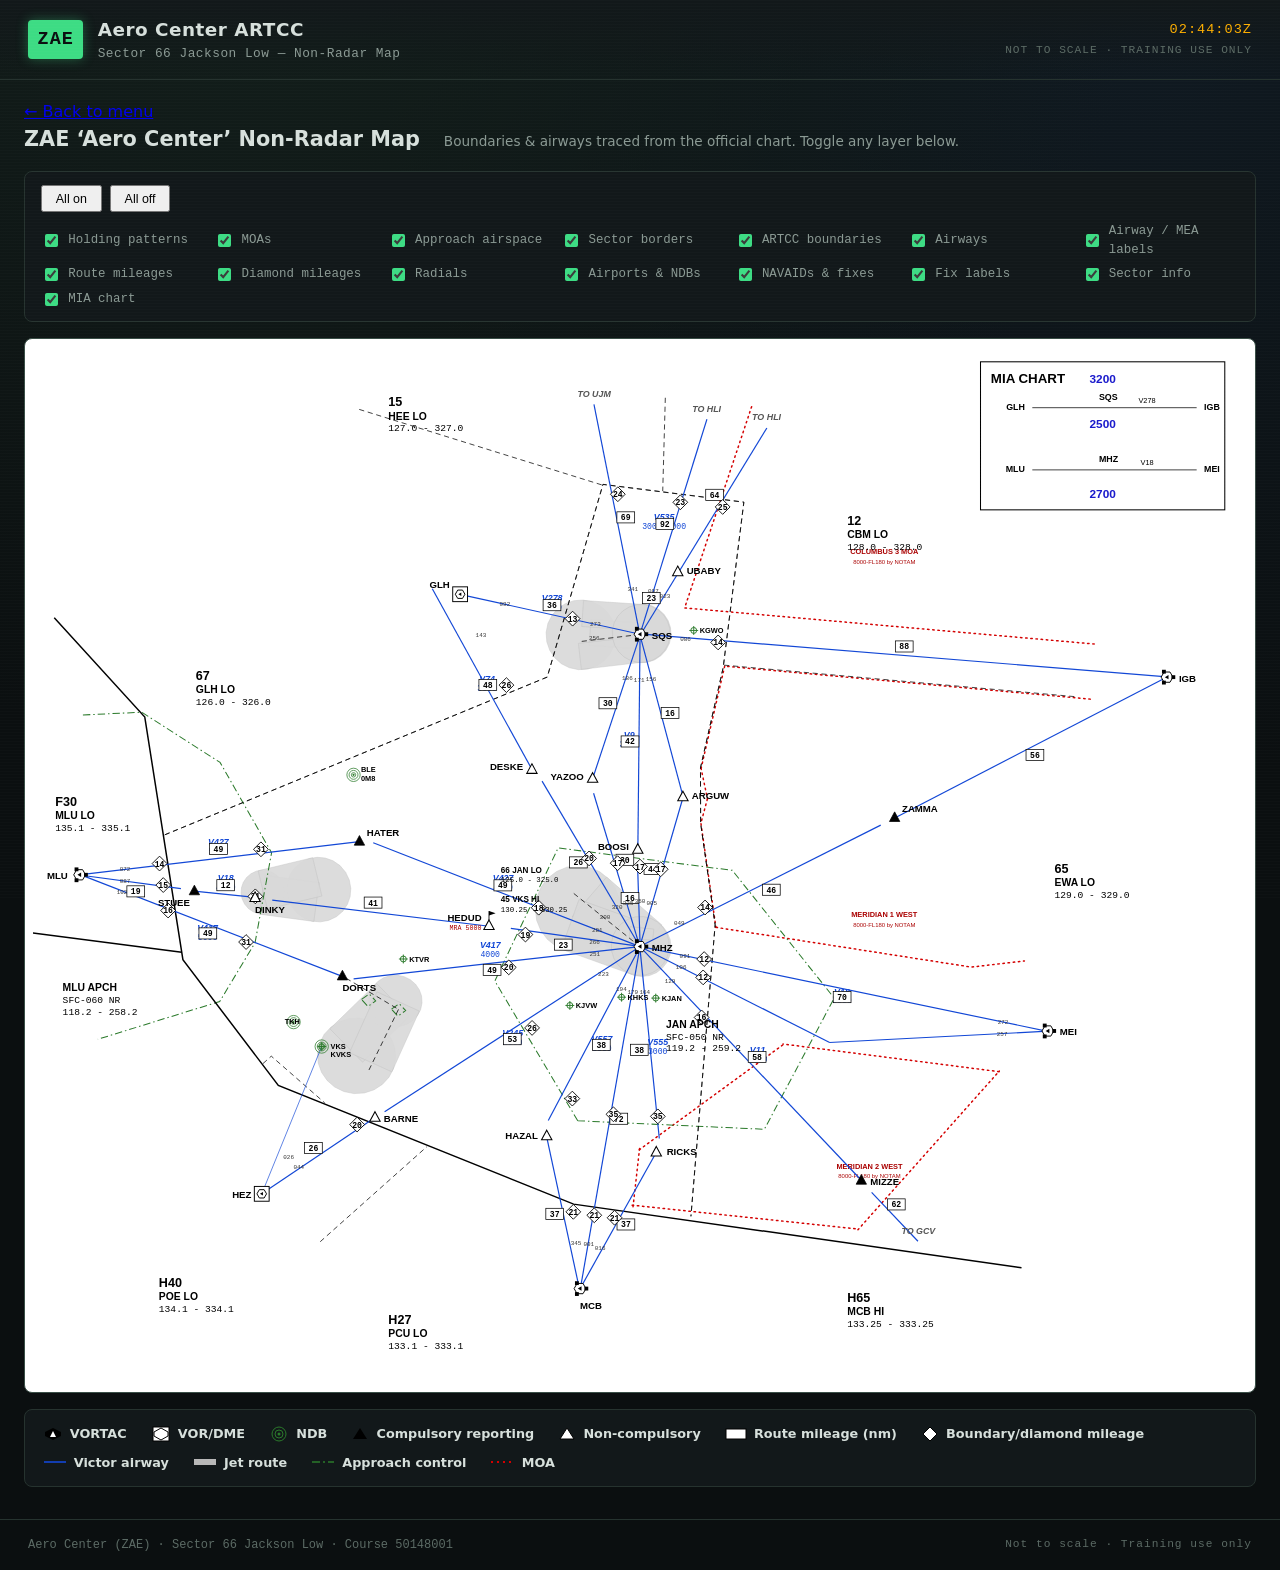
==== map.html @ 9b8c151e "Stripmarking rail: drop the Remote hint paragraph at the bottom Co-Authored-By: Claude Fable 5.1 <no" ====
<!DOCTYPE html>
<html lang="en">
<head>
  <meta charset="UTF-8" />
  <meta name="viewport" content="width=device-width, initial-scale=1.0" />
  <title>ZAE Non-Radar Map — Sector 66 Jackson Low</title>
  <link rel="stylesheet" href="assets/css/main.css?v=20260924j" />
  <link rel="stylesheet" href="assets/css/map.css?v=20260924j" />
</head>
<body>
  <div class="scanlines" aria-hidden="true"></div>

  <header class="site-header">
    <div class="brand">
      <span class="brand-badge">ZAE</span>
      <div class="brand-text">
        <h1>Aero Center ARTCC</h1>
        <p>Sector 66 Jackson Low &mdash; Non-Radar Map</p>
      </div>
    </div>
    <div class="header-meta">
      <span class="meta-line" id="zulu-clock">--:--:--Z</span>
      <span class="meta-line meta-dim">NOT TO SCALE · TRAINING USE ONLY</span>
    </div>
  </header>

  <main class="map-main">
    <a class="back-link" href="index.html">&larr; Back to menu</a>
    <div class="map-toolbar">
      <h2>ZAE &lsquo;Aero Center&rsquo; Non-Radar Map</h2>
      <span class="hint">Boundaries &amp; airways traced from the official chart. Toggle any layer below.</span>
    </div>

    <div class="map-controls">
      <div class="map-toggle-actions" id="map-toggle-actions"></div>
      <div class="map-toggles" id="map-toggles"></div>
    </div>

    <div class="map-frame">
      <div id="map"></div>
    </div>

    <div class="map-legend" aria-label="Legend">
      <span class="li"><svg width="20" height="14"><polygon points="10,1 18,5 18,9 10,13 2,9 2,5" fill="#000"/><polygon points="10,4 13,10 7,10" fill="#fff"/></svg> <b>VORTAC</b></span>
      <span class="li"><svg width="20" height="16"><rect x="2" y="1" width="16" height="14" fill="#fff" stroke="#000"/><polygon points="10,2 17,6 17,10 10,14 3,10 3,6" fill="none" stroke="#000"/></svg> <b>VOR/DME</b></span>
      <span class="li"><svg width="20" height="16"><circle cx="10" cy="8" r="7" fill="none" stroke="#2b7a2b"/><circle cx="10" cy="8" r="4" fill="none" stroke="#2b7a2b"/><circle cx="10" cy="8" r="1.5" fill="#2b7a2b"/></svg> <b>NDB</b></span>
      <span class="li"><svg width="18" height="14"><polygon points="9,1 16,12 2,12" fill="#000"/></svg> <b>Compulsory reporting</b></span>
      <span class="li"><svg width="18" height="14"><polygon points="9,1 16,12 2,12" fill="#fff" stroke="#000"/></svg> <b>Non-compulsory</b></span>
      <span class="li"><svg width="22" height="14"><rect x="1" y="2" width="20" height="10" fill="#fff" stroke="#000"/></svg> <b>Route mileage (nm)</b></span>
      <span class="li"><svg width="18" height="16"><polygon points="9,1 16,8 9,15 2,8" fill="#fff" stroke="#000"/></svg> <b>Boundary/diamond mileage</b></span>
      <span class="li"><svg width="24" height="8"><line x1="1" y1="4" x2="23" y2="4" stroke="#1247d6" stroke-width="1.6"/></svg> <b>Victor airway</b></span>
      <span class="li"><svg width="24" height="8"><line x1="1" y1="4" x2="23" y2="4" stroke="#b8b8b8" stroke-width="6"/></svg> <b>Jet route</b></span>
      <span class="li"><svg width="24" height="8"><line x1="1" y1="4" x2="23" y2="4" stroke="#2b7a2b" stroke-width="1.4" stroke-dasharray="8 3 2 3"/></svg> <b>Approach control</b></span>
      <span class="li"><svg width="24" height="8"><line x1="1" y1="4" x2="23" y2="4" stroke="#d40000" stroke-width="2" stroke-dasharray="2 4"/></svg> <b>MOA</b></span>
    </div>
  </main>

  <footer class="site-footer">
    <span>Aero Center (ZAE) &middot; Sector 66 Jackson Low &middot; Course 50148001</span>
    <span class="meta-dim">Not to scale &middot; Training use only</span>
  </footer>

  <script src="assets/js/main.js?v=20260924j"></script>
  <script src="assets/data/zae.js?v=20260924j"></script>
  <script src="assets/data/zae-map-geom.js?v=20260924j"></script>
  <script src="assets/js/facility-map.js?v=20260924j"></script>
</body>
</html>
---- assets/css/main.css ----
:root {
  --bg: #0b0f10;
  --bg-panel: #12181a;
  --bg-card: #161d20;
  --bg-card-hover: #1c2529;
  --border: #26332f;
  --border-bright: #3a4f47;
  --text: #d7e0dc;
  --text-dim: #8b9a94;
  --text-faint: #5c6b65;
  --amber: #ffb000;
  --green: #3ddc84;
  --green-dim: #1f7a4d;
  --danger: #e0574a;
  --mono: "SFMono-Regular", "Consolas", "Liberation Mono", "Menlo", monospace;
  --sans: "Segoe UI", system-ui, -apple-system, sans-serif;
}

* { box-sizing: border-box; }

html, body {
  margin: 0;
  min-height: 100%;
}

body {
  background:
    radial-gradient(circle at 20% -10%, #14211d 0%, transparent 45%),
    radial-gradient(circle at 90% 0%, #101a22 0%, transparent 40%),
    var(--bg);
  color: var(--text);
  font-family: var(--sans);
  display: flex;
  flex-direction: column;
  min-height: 100vh;
  line-height: 1.5;
}

/* Subtle CRT-style scanline overlay */
.scanlines {
  position: fixed;
  inset: 0;
  pointer-events: none;
  background: repeating-linear-gradient(
    to bottom,
    rgba(255, 255, 255, 0.015) 0px,
    rgba(255, 255, 255, 0.015) 1px,
    transparent 1px,
    transparent 3px
  );
  z-index: 100;
}

/* ---------- Header ---------- */
.site-header {
  display: flex;
  justify-content: space-between;
  align-items: center;
  gap: 1rem;
  padding: 1rem 1.75rem;
  border-bottom: 1px solid var(--border);
  background: linear-gradient(180deg, var(--bg-panel), transparent);
  flex-wrap: wrap;
}

.brand {
  display: flex;
  align-items: center;
  gap: 0.9rem;
}

.brand-badge {
  font-family: var(--mono);
  font-weight: 700;
  font-size: 1.15rem;
  letter-spacing: 1px;
  color: var(--bg);
  background: var(--green);
  padding: 0.35rem 0.6rem;
  border-radius: 4px;
  box-shadow: 0 0 12px rgba(61, 220, 132, 0.35);
}

.brand-text h1 {
  margin: 0;
  font-size: 1.15rem;
  letter-spacing: 0.5px;
}

.brand-text p {
  margin: 0;
  font-size: 0.8rem;
  color: var(--text-dim);
  font-family: var(--mono);
  letter-spacing: 0.5px;
}

.header-meta {
  display: flex;
  flex-direction: column;
  align-items: flex-end;
  gap: 0.15rem;
}

.meta-line {
  font-family: var(--mono);
  font-size: 0.85rem;
  color: var(--amber);
  letter-spacing: 1px;
}

.meta-dim {
  color: var(--text-faint);
  font-size: 0.7rem;
  letter-spacing: 1px;
}

/* ---------- Menu ---------- */
.menu {
  flex: 1;
  width: 100%;
  max-width: 960px;
  margin: 0 auto;
  padding: 2.5rem 1.75rem;
}

.menu-intro h2 {
  display: inline-block;
  margin: 0 0 2rem;
  padding: 0 4rem 0.5rem 0;
  font-size: 1.4rem;
  letter-spacing: 0.5px;
  border-bottom: 2px solid var(--text-dim);
}

.menu-intro p {
  margin: 0 0 2rem;
  color: var(--text-dim);
  max-width: 60ch;
  font-size: 0.95rem;
}

.menu-intro strong { color: var(--text); }

.menu-grid {
  display: grid;
  grid-template-columns: repeat(auto-fill, minmax(280px, 1fr));
  gap: 1rem;
}

.menu-card {
  display: flex;
  flex-direction: column;
  gap: 0.75rem;
  padding: 1.25rem;
  background: var(--bg-card);
  border: 1px solid var(--border);
  border-radius: 8px;
  text-decoration: none;
  color: inherit;
  position: relative;
  transition: border-color 0.15s, background 0.15s, transform 0.15s;
  min-height: 150px;
}

.menu-card__icon {
  font-size: 1.5rem;
  color: var(--green);
  line-height: 1;
}

.menu-card__body h3 {
  margin: 0 0 0.3rem;
  font-size: 1.05rem;
}

.menu-card__body p {
  margin: 0;
  font-size: 0.85rem;
  color: var(--text-dim);
}

.menu-card__cta {
  margin-top: auto;
  font-family: var(--mono);
  font-size: 0.8rem;
  letter-spacing: 0.5px;
  color: var(--text-faint);
}

/* Active card */
.menu-card--active {
  border-color: var(--border-bright);
}

.menu-card--active:hover,
.menu-card--active:focus-visible {
  background: var(--bg-card-hover);
  border-color: var(--green);
  transform: translateY(-2px);
  outline: none;
}

.menu-card--active .menu-card__cta {
  color: var(--green);
}

/* Coming soon cards */
.menu-card--soon {
  opacity: 0.55;
  cursor: not-allowed;
}

.menu-card--soon .menu-card__icon { color: var(--text-faint); }

/* ---------- Footer ---------- */
.site-footer {
  display: flex;
  justify-content: space-between;
  gap: 1rem;
  padding: 1rem 1.75rem;
  border-top: 1px solid var(--border);
  font-family: var(--mono);
  font-size: 0.75rem;
  color: var(--text-faint);
  flex-wrap: wrap;
}

@media (max-width: 520px) {
  .site-header { justify-content: center; text-align: center; }
  .header-meta { align-items: center; }
}
---- assets/css/map.css ----
/* Facility map page — the chart itself renders on a white ground like a real map */

.map-main {
  flex: 1;
  width: 100%;
  max-width: 1500px;
  margin: 0 auto;
  padding: 1.25rem 1.5rem 2rem;
}

.map-toolbar {
  display: flex;
  flex-wrap: wrap;
  align-items: baseline;
  gap: 0.75rem 1.5rem;
  margin-bottom: 1rem;
}
.map-toolbar h2 { margin: 0; font-size: 1.3rem; }
.map-toolbar .hint { color: var(--text-dim); font-size: 0.85rem; }

.map-controls {
  background: var(--bg-panel);
  border: 1px solid var(--border);
  border-radius: 8px;
  padding: 0.8rem 1rem;
  margin-bottom: 1rem;
}
.map-toggle-actions { display: flex; gap: 0.5rem; margin-bottom: 0.6rem; }
.map-toggle-actions .btn { padding: 0.3rem 0.8rem; font-size: 0.78rem; }
.map-toggles {
  display: grid;
  grid-template-columns: repeat(auto-fill, minmax(150px, 1fr));
  gap: 0.35rem 1rem;
}
.map-toggles .toggle {
  display: flex; align-items: center; gap: 0.45rem;
  font-family: var(--mono); font-size: 0.78rem; color: var(--text-dim);
  cursor: pointer; user-select: none;
}
.map-toggles .toggle input { accent-color: var(--green); }

.map-frame {
  background: #ffffff;
  border: 1px solid var(--border-bright);
  border-radius: 8px;
  padding: 8px;
  overflow-x: auto;
}
.zae-map { width: 100%; height: auto; display: block; min-width: 900px; }

/* airways */
.vic { fill: none; stroke: #1247d6; stroke-width: 1.6; }
.jet { fill: none; stroke: #b8b8b8; stroke-width: 6; stroke-linecap: round; }

/* NAVAID symbols */
.vor { fill: #fff; stroke: #000; stroke-width: 1.3; }
.vor-tab { fill: #000; stroke: none; }
.vor-in { fill: #000; stroke: none; }
.vordme { fill: #fff; stroke: #000; stroke-width: 1.3; }
.ndb { fill: none; stroke: #2b7a2b; stroke-width: 1; }
.ndb-dot { fill: #2b7a2b; }

/* MRA flag */
.flagpole { stroke: #000; stroke-width: 1.2; }
.flag { fill: #000; stroke: none; }

/* HEZ radial line to VKS */
.thinline { stroke: #1247d6; stroke-width: 0.9; }

/* holding patterns / shaded areas */
.hold { fill: #d9d9d9; stroke: #bdbdbd; stroke-width: 0.6; opacity: 0.9; }

/* fixes: compulsory = filled, non-compulsory = open triangle */
.fix-c { fill: #000; stroke: #000; }
.fix-nc { fill: #fff; stroke: #000; stroke-width: 1.4; }

/* airports */
.apt { fill: none; stroke: #2b7a2b; stroke-width: 1.3; }
.apt-t { stroke: #2b7a2b; stroke-width: 1.3; }

/* mileage boxes (route mileages) */
.milebox { fill: #fff; stroke: #000; stroke-width: 1; }
.milebox-t { font: 700 11px "Consolas", monospace; text-anchor: middle; fill: #000; }

/* boundary diamonds */
.diamond { fill: #fff; stroke: #000; stroke-width: 1.2; }
.diamond-t { font: 700 11px "Consolas", monospace; text-anchor: middle; fill: #000; }

/* radial ticks */
.radial { font: 8px "Consolas", monospace; text-anchor: middle; fill: #333; }

/* airway + MEA labels */
.awy { font: italic 700 12px "Segoe UI", sans-serif; text-anchor: middle; fill: #1247d6; }
.mea { font: 11px "Consolas", monospace; text-anchor: middle; fill: #1247d6; }

/* node names */
.nname { font: 700 13px "Segoe UI", sans-serif; fill: #000; }
.nname-sm { font: 600 10px "Segoe UI", sans-serif; fill: #000; }

/* jet route labels */
.jetlbl { font: italic 700 12px "Segoe UI", sans-serif; text-anchor: middle; fill: #6b6b6b; }

/* exits */
.exit-lbl { font: italic 700 12px "Segoe UI", sans-serif; text-anchor: middle; fill: #555; }

/* notes */
.note-sm { font: 9px "Consolas", monospace; fill: #a00; }

/* MOAs */
.moa { fill: none; stroke: #d40000; stroke-width: 2; stroke-dasharray: 2 5; stroke-linecap: round; }
.moa-lbl { font: 700 10px "Segoe UI", sans-serif; text-anchor: middle; fill: #a00; }
.moa-sub { font: 8px "Segoe UI", sans-serif; text-anchor: middle; fill: #a00; }

/* boundaries */
.bnd-apch { fill: none; stroke: #2b7a2b; stroke-width: 1.4; stroke-dasharray: 10 4 2 4; }
.bnd-artcc { fill: none; stroke: #000; stroke-width: 2; }
.bnd-sector { fill: none; stroke: #000; stroke-width: 1; stroke-dasharray: 7 5; }

/* sector legend */
.sec-num { font: 800 17px "Segoe UI", sans-serif; fill: #000; }
.sec-name { font: 600 14px "Segoe UI", sans-serif; fill: #000; }
.sec-freq { font: 13px "Consolas", monospace; fill: #000; }
.sec-name-sm { font: 700 11px "Segoe UI", sans-serif; fill: #000; }
.sec-freq-sm { font: 10px "Consolas", monospace; fill: #000; }

/* MIA chart */
.mia-box { fill: #fff; stroke: #000; stroke-width: 1.4; }
.mia-title { font: 800 18px "Segoe UI", sans-serif; fill: #000; }
.mia-val { font: 800 16px "Segoe UI", sans-serif; text-anchor: middle; fill: #1a1acc; }
.mia-line { stroke: #000; stroke-width: 1; }
.mia-nn { font: 600 12px "Segoe UI", sans-serif; fill: #000; }
.mia-awy { font: 10px "Segoe UI", sans-serif; text-anchor: middle; fill: #000; }

/* legend */
.map-legend {
  display: flex; flex-wrap: wrap; gap: 0.6rem 1.5rem;
  margin-top: 1rem; padding: 0.9rem 1.1rem;
  background: var(--bg-panel); border: 1px solid var(--border); border-radius: 8px;
  font-size: 0.8rem; color: var(--text-dim);
}
.map-legend .li { display: flex; align-items: center; gap: 0.45rem; }
.map-legend svg { flex: none; }
.map-legend b { color: var(--text); font-weight: 600; }
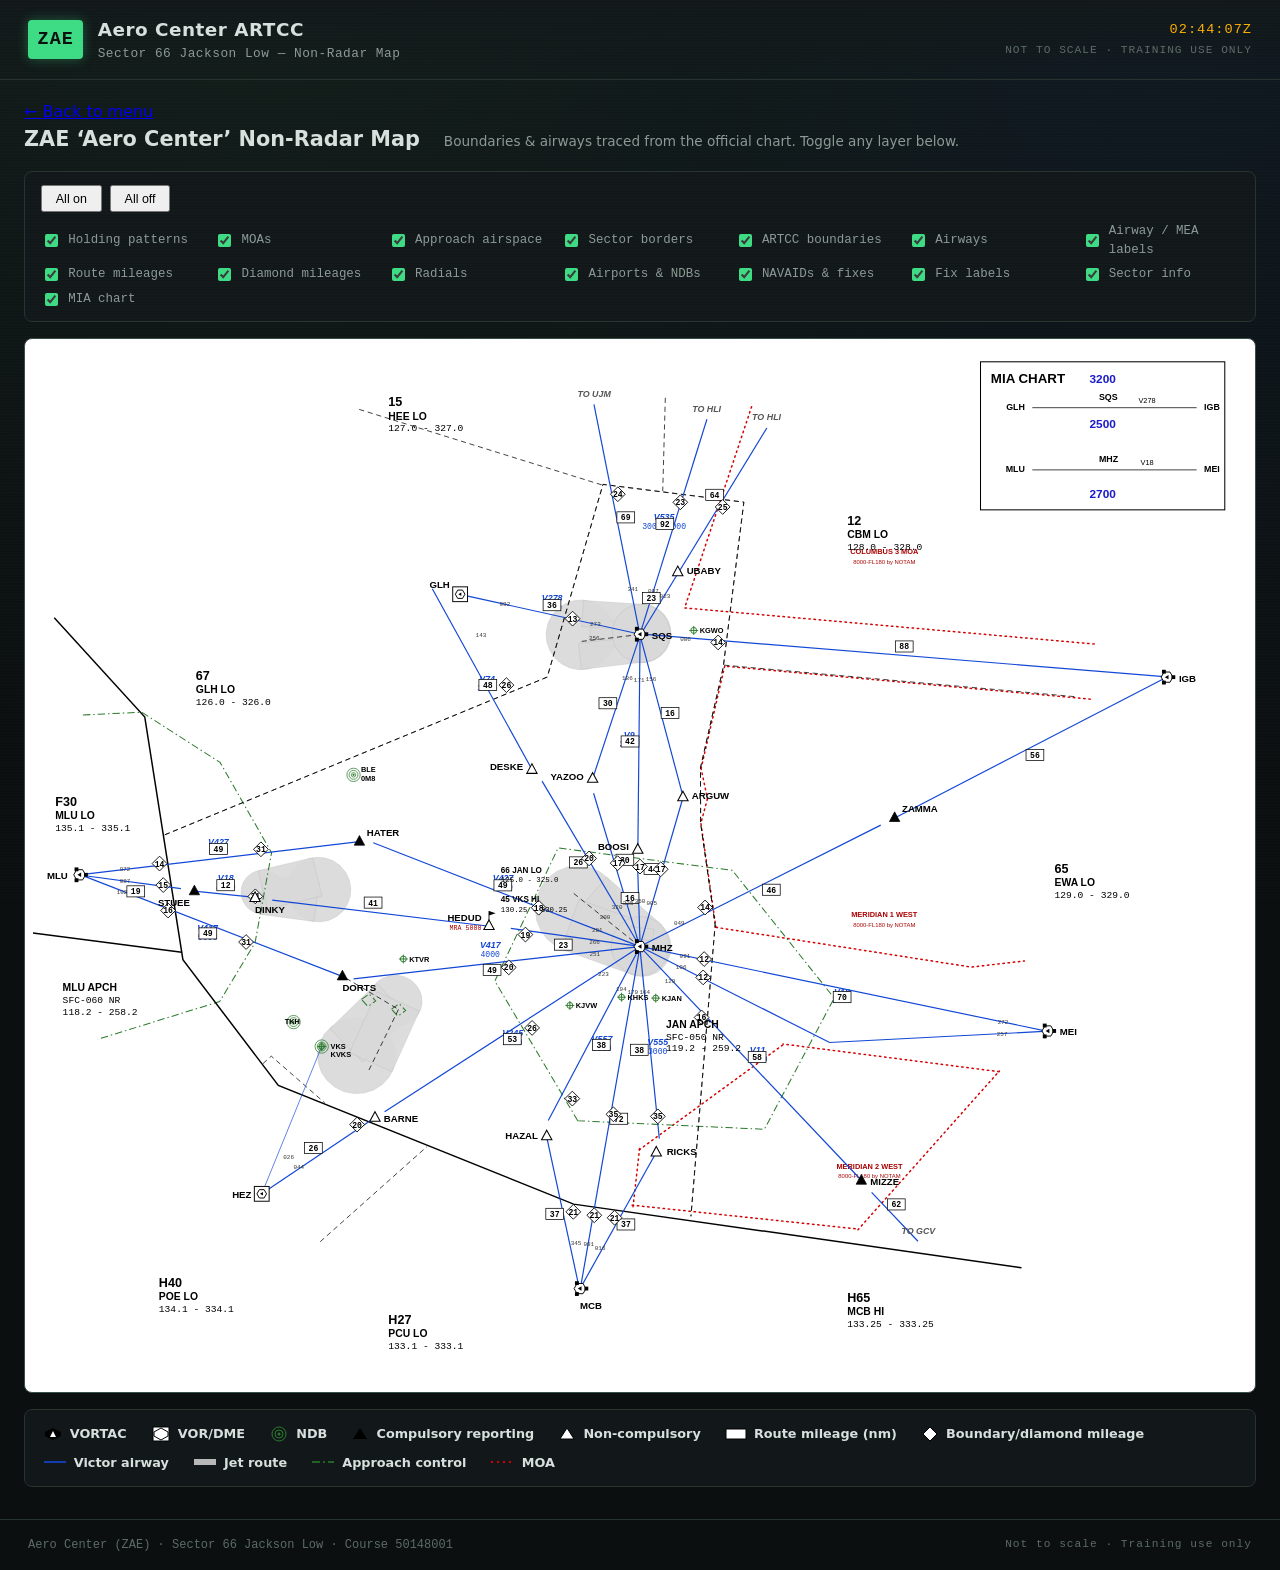
==== commit 2058f2fb: "Board: no hover text on the Controller / Remote strip toggle Co-Authored-By: Claude Fable 5.1 <norep" ====
--- a/map.html
+++ b/map.html
@@ -4,8 +4,8 @@
   <meta charset="UTF-8" />
   <meta name="viewport" content="width=device-width, initial-scale=1.0" />
   <title>ZAE Non-Radar Map — Sector 66 Jackson Low</title>
-  <link rel="stylesheet" href="assets/css/main.css?v=20260924j" />
-  <link rel="stylesheet" href="assets/css/map.css?v=20260924j" />
+  <link rel="stylesheet" href="assets/css/main.css?v=20260924k" />
+  <link rel="stylesheet" href="assets/css/map.css?v=20260924k" />
 </head>
 <body>
   <div class="scanlines" aria-hidden="true"></div>
@@ -60,9 +60,9 @@
     <span class="meta-dim">Not to scale &middot; Training use only</span>
   </footer>
 
-  <script src="assets/js/main.js?v=20260924j"></script>
-  <script src="assets/data/zae.js?v=20260924j"></script>
-  <script src="assets/data/zae-map-geom.js?v=20260924j"></script>
-  <script src="assets/js/facility-map.js?v=20260924j"></script>
+  <script src="assets/js/main.js?v=20260924k"></script>
+  <script src="assets/data/zae.js?v=20260924k"></script>
+  <script src="assets/data/zae-map-geom.js?v=20260924k"></script>
+  <script src="assets/js/facility-map.js?v=20260924k"></script>
 </body>
 </html>
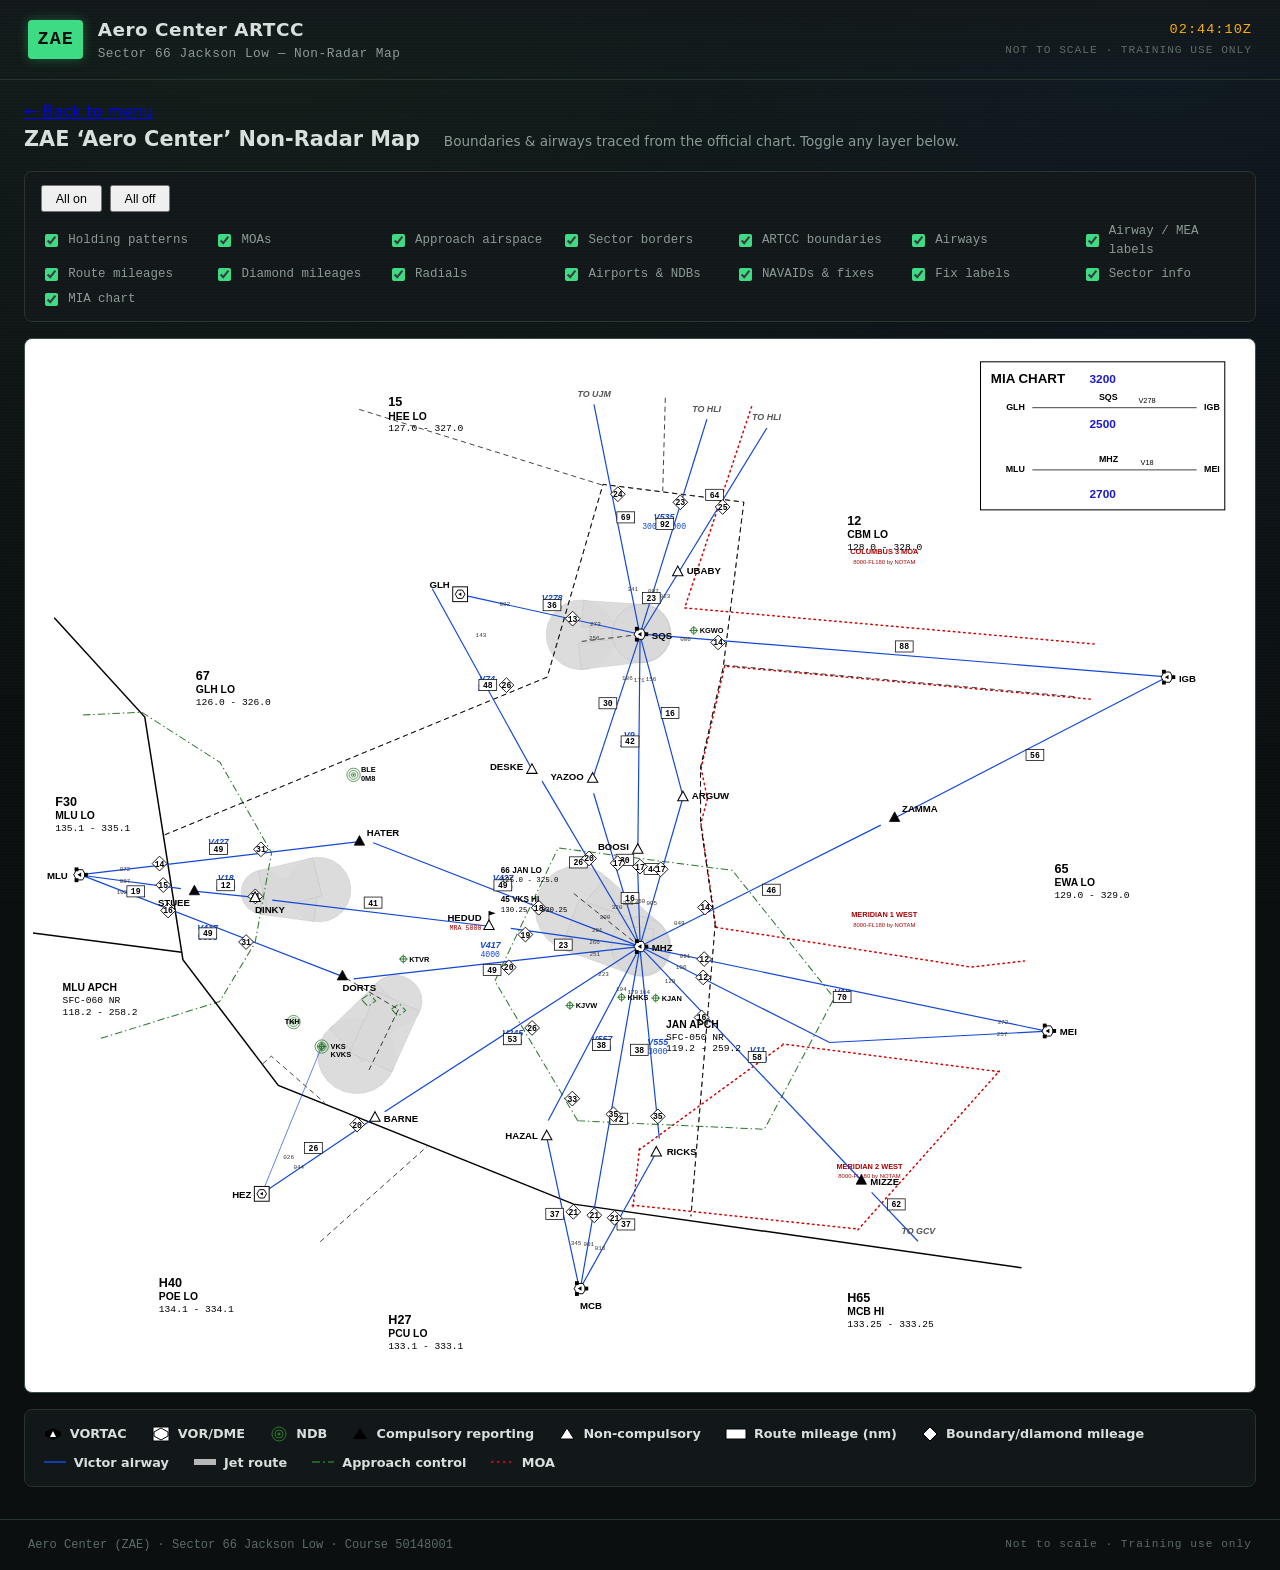
==== commit 65abbced: "Remove all hover text from buttons, chips, boxes and fields Co-Authored-By: Claude Fable 5.1 <norepl" ====
--- a/map.html
+++ b/map.html
@@ -4,8 +4,8 @@
   <meta charset="UTF-8" />
   <meta name="viewport" content="width=device-width, initial-scale=1.0" />
   <title>ZAE Non-Radar Map — Sector 66 Jackson Low</title>
-  <link rel="stylesheet" href="assets/css/main.css?v=20260924k" />
-  <link rel="stylesheet" href="assets/css/map.css?v=20260924k" />
+  <link rel="stylesheet" href="assets/css/main.css?v=20260924l" />
+  <link rel="stylesheet" href="assets/css/map.css?v=20260924l" />
 </head>
 <body>
   <div class="scanlines" aria-hidden="true"></div>
@@ -60,9 +60,9 @@
     <span class="meta-dim">Not to scale &middot; Training use only</span>
   </footer>
 
-  <script src="assets/js/main.js?v=20260924k"></script>
-  <script src="assets/data/zae.js?v=20260924k"></script>
-  <script src="assets/data/zae-map-geom.js?v=20260924k"></script>
-  <script src="assets/js/facility-map.js?v=20260924k"></script>
+  <script src="assets/js/main.js?v=20260924l"></script>
+  <script src="assets/data/zae.js?v=20260924l"></script>
+  <script src="assets/data/zae-map-geom.js?v=20260924l"></script>
+  <script src="assets/js/facility-map.js?v=20260924l"></script>
 </body>
 </html>
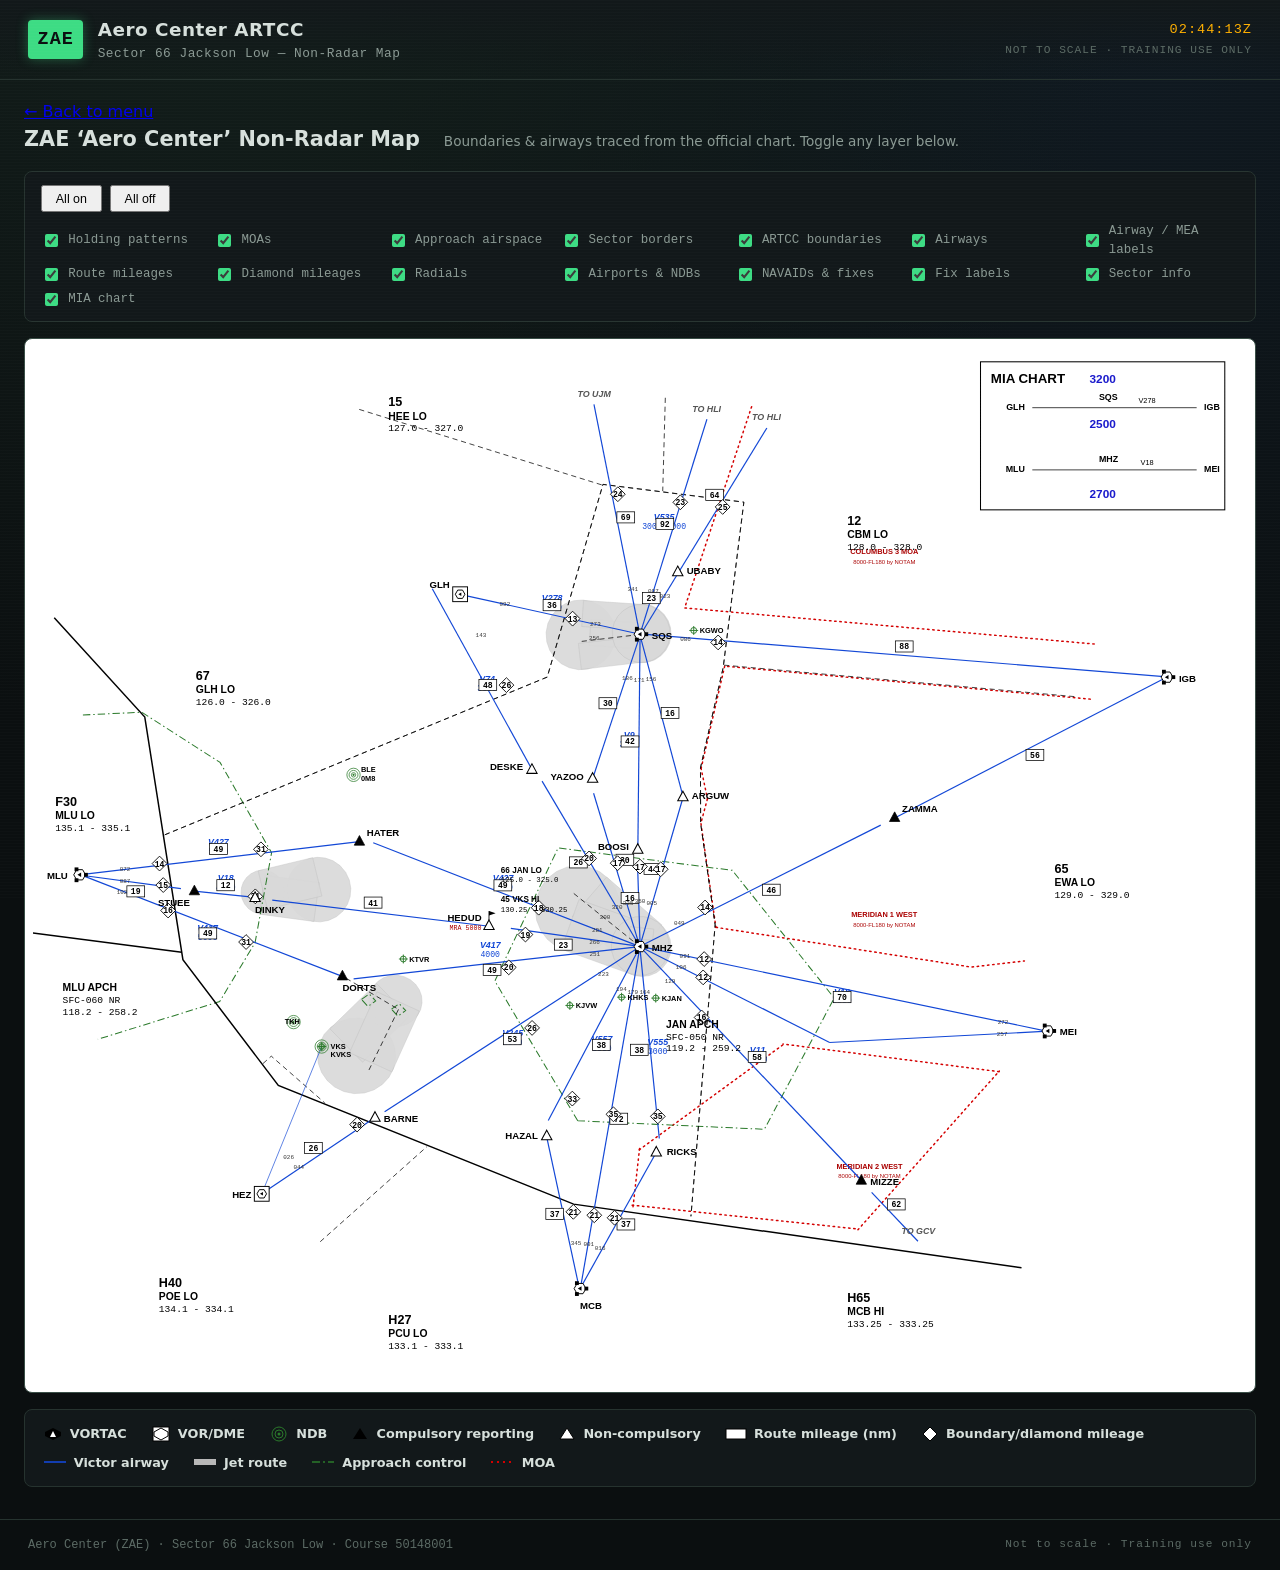
==== commit 71103147: "Generator: scenario start times fall on a 10-minute boundary Co-Authored-By: Claude Fable 5.1 <norep" ====
--- a/map.html
+++ b/map.html
@@ -4,8 +4,8 @@
   <meta charset="UTF-8" />
   <meta name="viewport" content="width=device-width, initial-scale=1.0" />
   <title>ZAE Non-Radar Map — Sector 66 Jackson Low</title>
-  <link rel="stylesheet" href="assets/css/main.css?v=20260924l" />
-  <link rel="stylesheet" href="assets/css/map.css?v=20260924l" />
+  <link rel="stylesheet" href="assets/css/main.css?v=20260924m" />
+  <link rel="stylesheet" href="assets/css/map.css?v=20260924m" />
 </head>
 <body>
   <div class="scanlines" aria-hidden="true"></div>
@@ -60,9 +60,9 @@
     <span class="meta-dim">Not to scale &middot; Training use only</span>
   </footer>
 
-  <script src="assets/js/main.js?v=20260924l"></script>
-  <script src="assets/data/zae.js?v=20260924l"></script>
-  <script src="assets/data/zae-map-geom.js?v=20260924l"></script>
-  <script src="assets/js/facility-map.js?v=20260924l"></script>
+  <script src="assets/js/main.js?v=20260924m"></script>
+  <script src="assets/data/zae.js?v=20260924m"></script>
+  <script src="assets/data/zae-map-geom.js?v=20260924m"></script>
+  <script src="assets/js/facility-map.js?v=20260924m"></script>
 </body>
 </html>
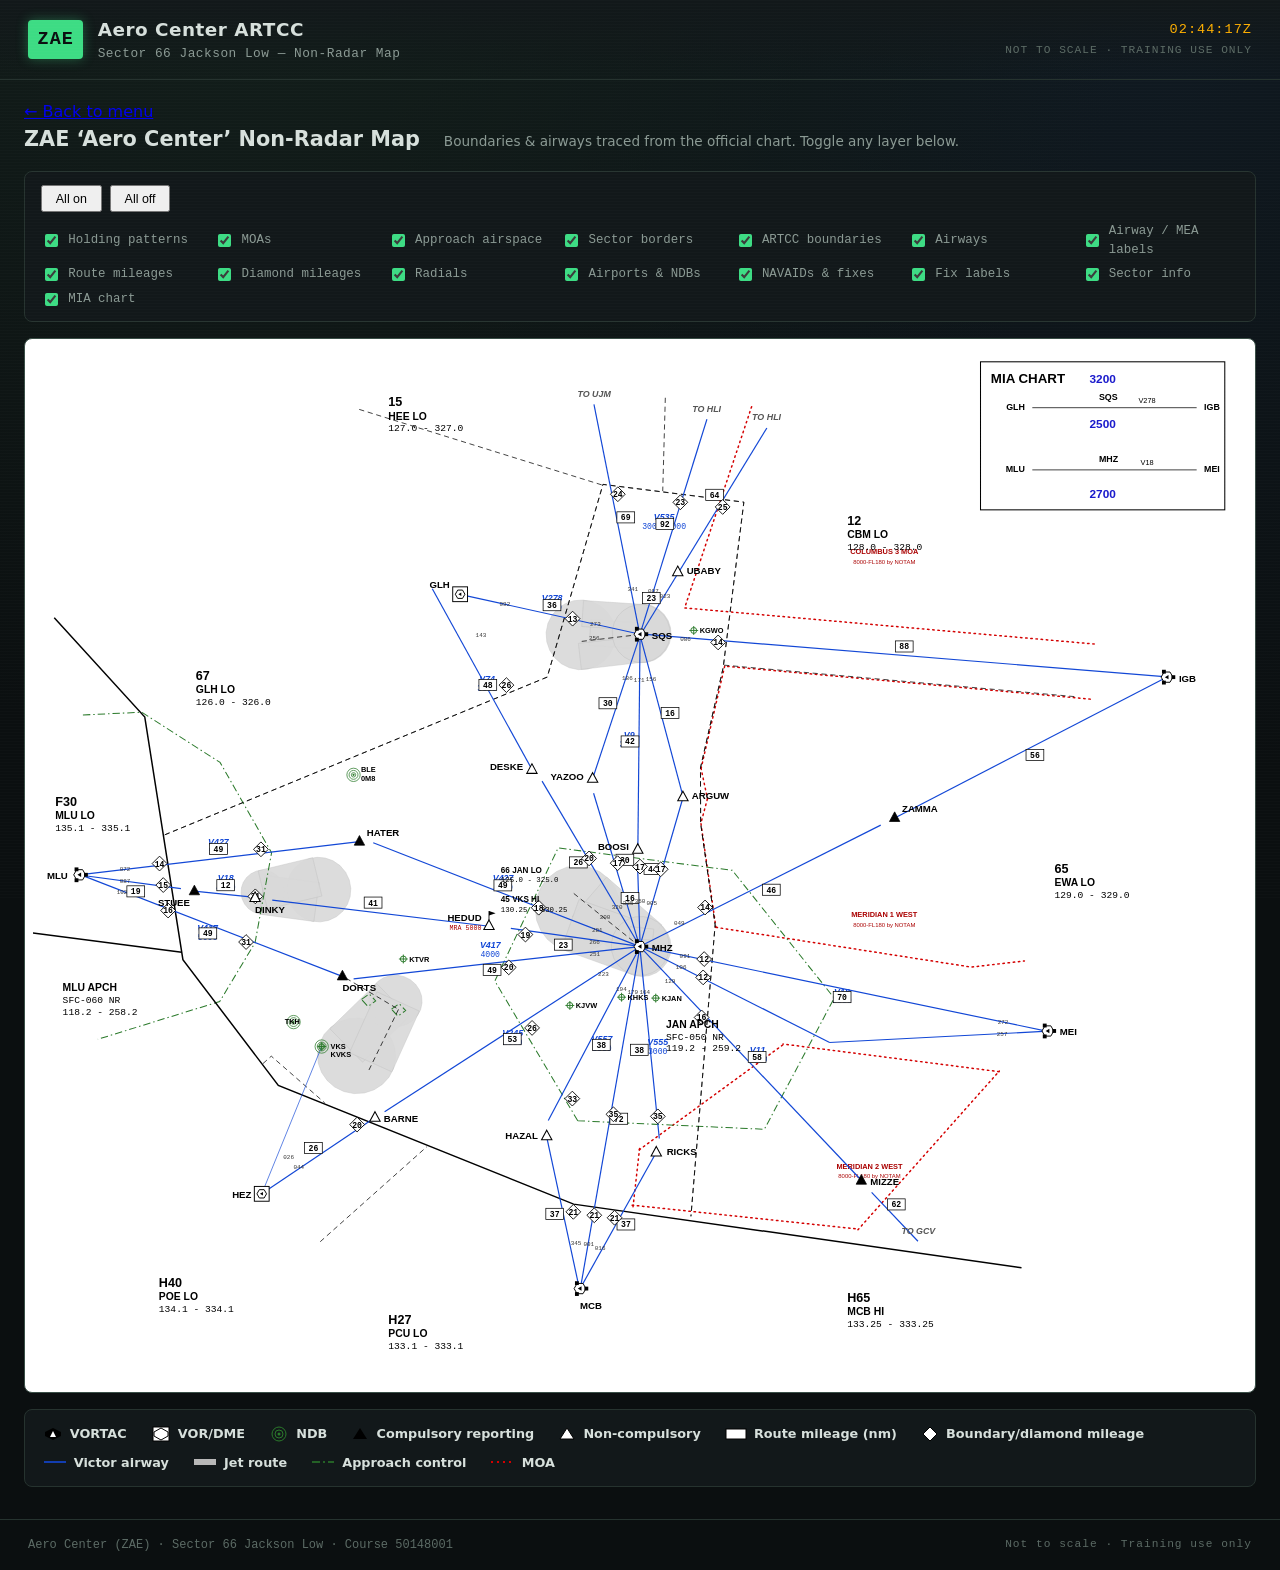
==== commit 254668fc: "Practice Scenarios: the Community tab is Create, new flavor text, Save Scenario on a shared link Co-" ====
--- a/map.html
+++ b/map.html
@@ -4,8 +4,8 @@
   <meta charset="UTF-8" />
   <meta name="viewport" content="width=device-width, initial-scale=1.0" />
   <title>ZAE Non-Radar Map — Sector 66 Jackson Low</title>
-  <link rel="stylesheet" href="assets/css/main.css?v=20260924m" />
-  <link rel="stylesheet" href="assets/css/map.css?v=20260924m" />
+  <link rel="stylesheet" href="assets/css/main.css?v=20260924n" />
+  <link rel="stylesheet" href="assets/css/map.css?v=20260924n" />
 </head>
 <body>
   <div class="scanlines" aria-hidden="true"></div>
@@ -60,9 +60,9 @@
     <span class="meta-dim">Not to scale &middot; Training use only</span>
   </footer>
 
-  <script src="assets/js/main.js?v=20260924m"></script>
-  <script src="assets/data/zae.js?v=20260924m"></script>
-  <script src="assets/data/zae-map-geom.js?v=20260924m"></script>
-  <script src="assets/js/facility-map.js?v=20260924m"></script>
+  <script src="assets/js/main.js?v=20260924n"></script>
+  <script src="assets/data/zae.js?v=20260924n"></script>
+  <script src="assets/data/zae-map-geom.js?v=20260924n"></script>
+  <script src="assets/js/facility-map.js?v=20260924n"></script>
 </body>
 </html>
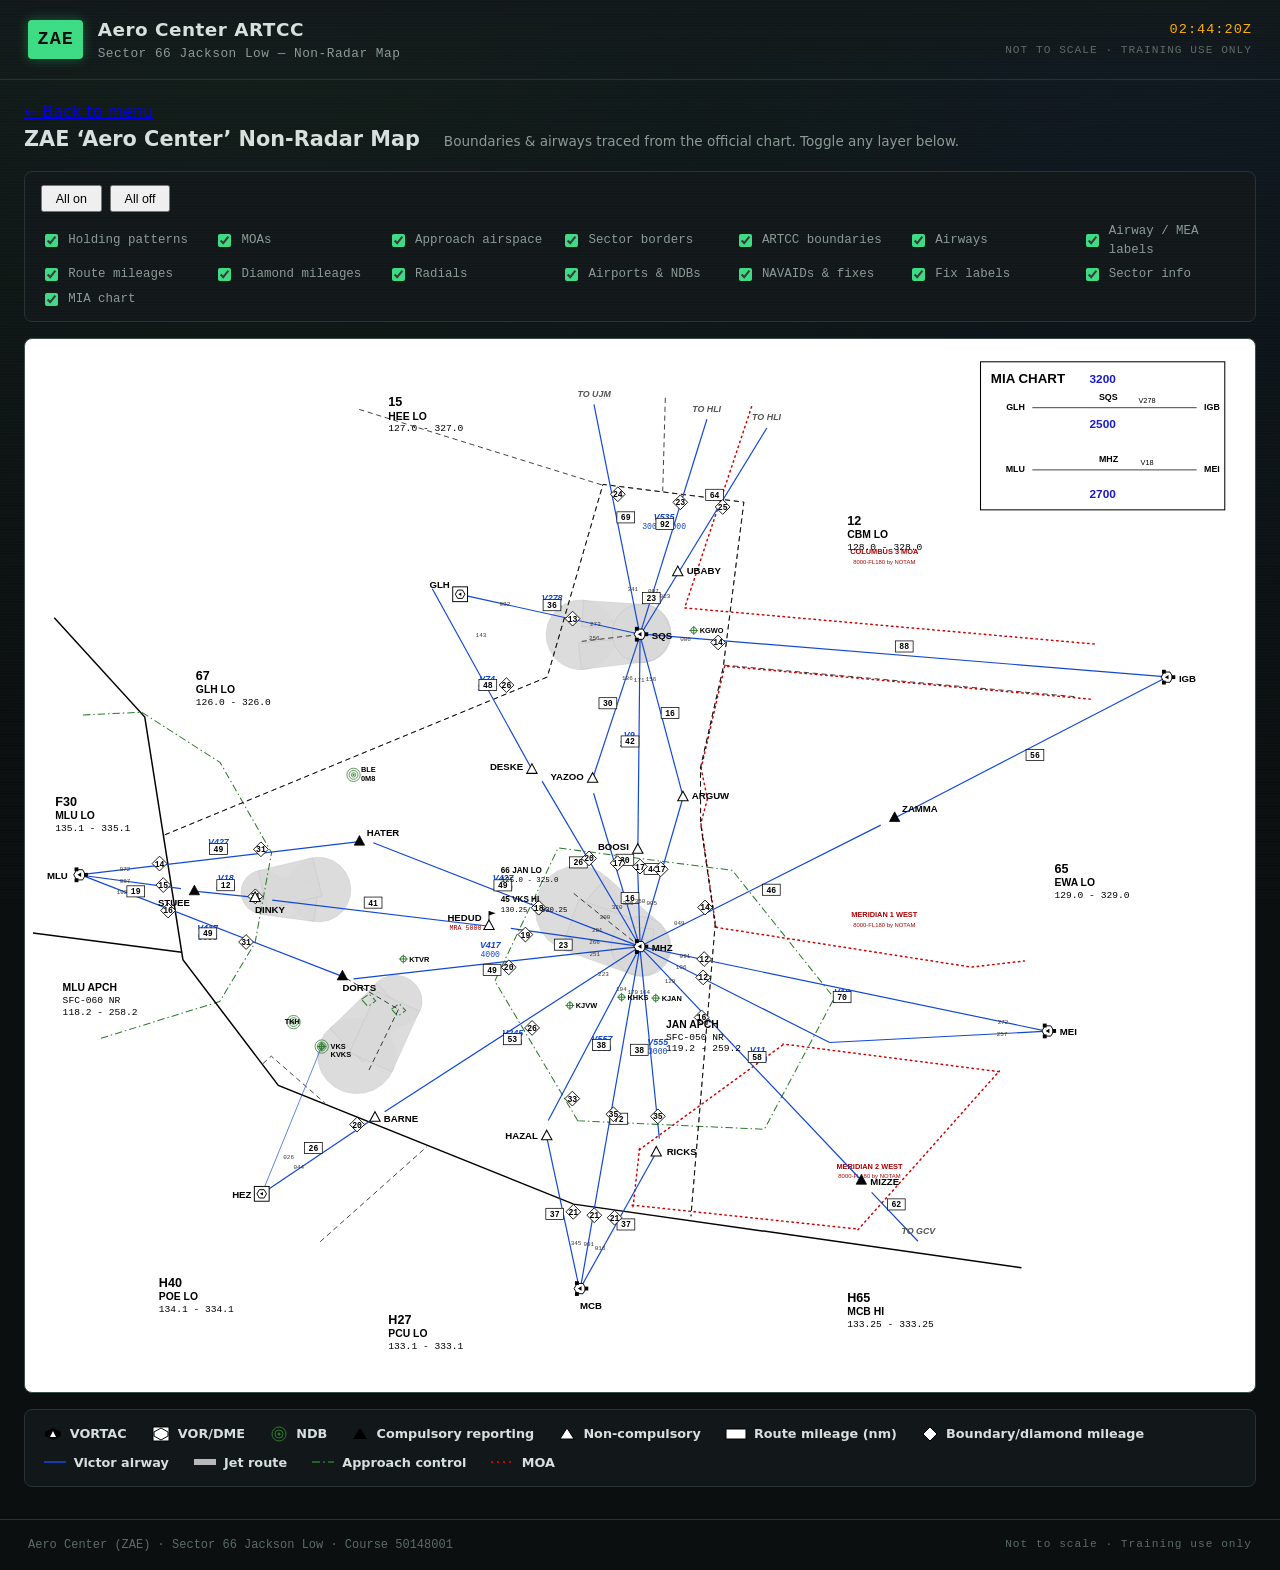
==== commit 5123cd2e: "Practice Scenarios: Community becomes Custom throughout; shorter board hint The tab is Custom with m" ====
--- a/map.html
+++ b/map.html
@@ -4,8 +4,8 @@
   <meta charset="UTF-8" />
   <meta name="viewport" content="width=device-width, initial-scale=1.0" />
   <title>ZAE Non-Radar Map — Sector 66 Jackson Low</title>
-  <link rel="stylesheet" href="assets/css/main.css?v=20260924n" />
-  <link rel="stylesheet" href="assets/css/map.css?v=20260924n" />
+  <link rel="stylesheet" href="assets/css/main.css?v=20260924o" />
+  <link rel="stylesheet" href="assets/css/map.css?v=20260924o" />
 </head>
 <body>
   <div class="scanlines" aria-hidden="true"></div>
@@ -60,9 +60,9 @@
     <span class="meta-dim">Not to scale &middot; Training use only</span>
   </footer>
 
-  <script src="assets/js/main.js?v=20260924n"></script>
-  <script src="assets/data/zae.js?v=20260924n"></script>
-  <script src="assets/data/zae-map-geom.js?v=20260924n"></script>
-  <script src="assets/js/facility-map.js?v=20260924n"></script>
+  <script src="assets/js/main.js?v=20260924o"></script>
+  <script src="assets/data/zae.js?v=20260924o"></script>
+  <script src="assets/data/zae-map-geom.js?v=20260924o"></script>
+  <script src="assets/js/facility-map.js?v=20260924o"></script>
 </body>
 </html>
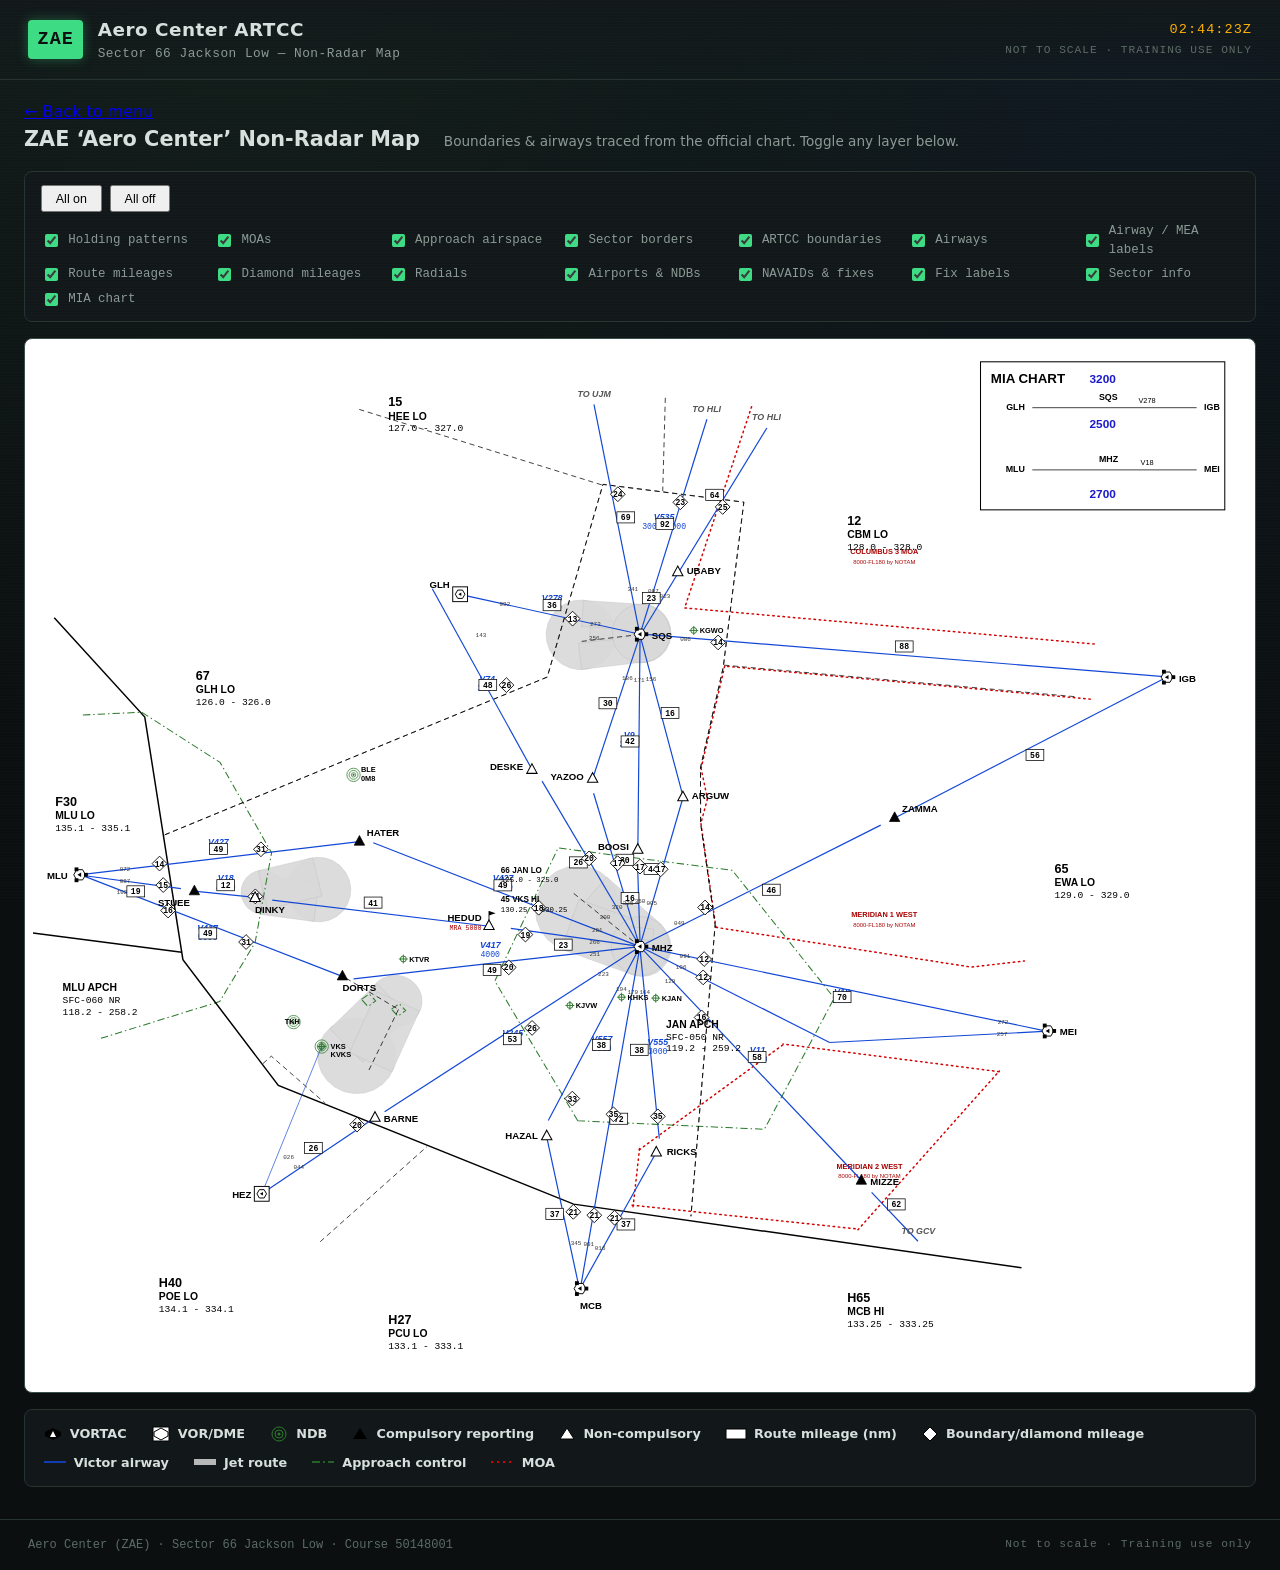
==== commit f8e49139: "Handwriting font stacks: no script font on iPad The stripmarking chips and strip marks fell through " ====
--- a/map.html
+++ b/map.html
@@ -4,8 +4,8 @@
   <meta charset="UTF-8" />
   <meta name="viewport" content="width=device-width, initial-scale=1.0" />
   <title>ZAE Non-Radar Map — Sector 66 Jackson Low</title>
-  <link rel="stylesheet" href="assets/css/main.css?v=20260924o" />
-  <link rel="stylesheet" href="assets/css/map.css?v=20260924o" />
+  <link rel="stylesheet" href="assets/css/main.css?v=20260924p" />
+  <link rel="stylesheet" href="assets/css/map.css?v=20260924p" />
 </head>
 <body>
   <div class="scanlines" aria-hidden="true"></div>
@@ -60,9 +60,9 @@
     <span class="meta-dim">Not to scale &middot; Training use only</span>
   </footer>
 
-  <script src="assets/js/main.js?v=20260924o"></script>
-  <script src="assets/data/zae.js?v=20260924o"></script>
-  <script src="assets/data/zae-map-geom.js?v=20260924o"></script>
-  <script src="assets/js/facility-map.js?v=20260924o"></script>
+  <script src="assets/js/main.js?v=20260924p"></script>
+  <script src="assets/data/zae.js?v=20260924p"></script>
+  <script src="assets/data/zae-map-geom.js?v=20260924p"></script>
+  <script src="assets/js/facility-map.js?v=20260924p"></script>
 </body>
 </html>
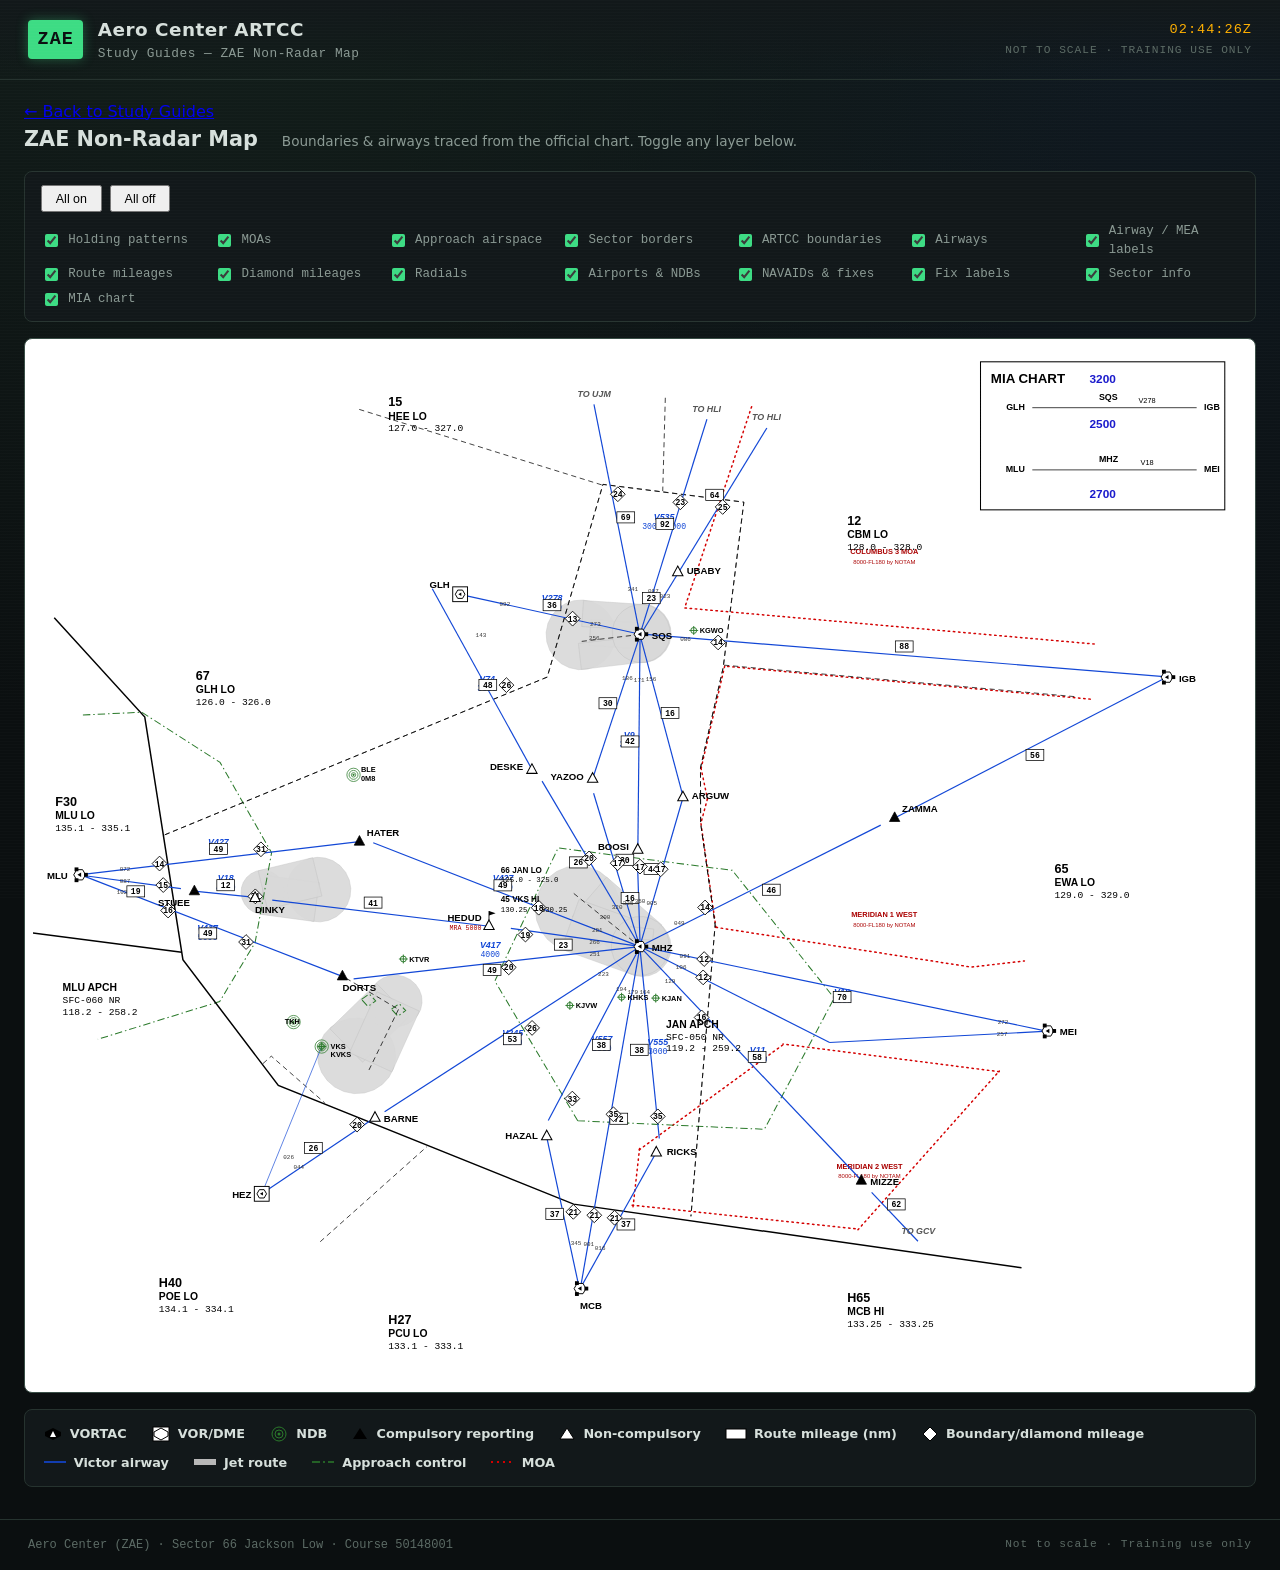
==== commit 95a6e054: "Study Guides: map moved inside, CKT 1 Quiz inside the study guide, new Aircraft Characteristics Stud" ====
--- a/map.html
+++ b/map.html
@@ -3,9 +3,9 @@
 <head>
   <meta charset="UTF-8" />
   <meta name="viewport" content="width=device-width, initial-scale=1.0" />
-  <title>ZAE Non-Radar Map — Sector 66 Jackson Low</title>
-  <link rel="stylesheet" href="assets/css/main.css?v=20260924p" />
-  <link rel="stylesheet" href="assets/css/map.css?v=20260924p" />
+  <title>ZAE Non-Radar Map — ZAE Aero Center</title>
+  <link rel="stylesheet" href="assets/css/main.css?v=20260924q" />
+  <link rel="stylesheet" href="assets/css/map.css?v=20260924q" />
 </head>
 <body>
   <div class="scanlines" aria-hidden="true"></div>
@@ -15,7 +15,7 @@
       <span class="brand-badge">ZAE</span>
       <div class="brand-text">
         <h1>Aero Center ARTCC</h1>
-        <p>Sector 66 Jackson Low &mdash; Non-Radar Map</p>
+        <p>Study Guides &mdash; ZAE Non-Radar Map</p>
       </div>
     </div>
     <div class="header-meta">
@@ -25,9 +25,9 @@
   </header>
 
   <main class="map-main">
-    <a class="back-link" href="index.html">&larr; Back to menu</a>
+    <a class="back-link" href="study.html">&larr; Back to Study Guides</a>
     <div class="map-toolbar">
-      <h2>ZAE &lsquo;Aero Center&rsquo; Non-Radar Map</h2>
+      <h2>ZAE Non-Radar Map</h2>
       <span class="hint">Boundaries &amp; airways traced from the official chart. Toggle any layer below.</span>
     </div>
 
@@ -60,9 +60,9 @@
     <span class="meta-dim">Not to scale &middot; Training use only</span>
   </footer>
 
-  <script src="assets/js/main.js?v=20260924p"></script>
-  <script src="assets/data/zae.js?v=20260924p"></script>
-  <script src="assets/data/zae-map-geom.js?v=20260924p"></script>
-  <script src="assets/js/facility-map.js?v=20260924p"></script>
+  <script src="assets/js/main.js?v=20260924q"></script>
+  <script src="assets/data/zae.js?v=20260924q"></script>
+  <script src="assets/data/zae-map-geom.js?v=20260924q"></script>
+  <script src="assets/js/facility-map.js?v=20260924q"></script>
 </body>
 </html>
--- a/assets/css/main.css
+++ b/assets/css/main.css
@@ -124,6 +124,8 @@
   padding: 2.5rem 1.75rem;
 }
 
+.menu-intro .back-link { display: block; margin-bottom: 1rem; }
+
 .menu-intro h2 {
   display: inline-block;
   margin: 0 0 2rem;
